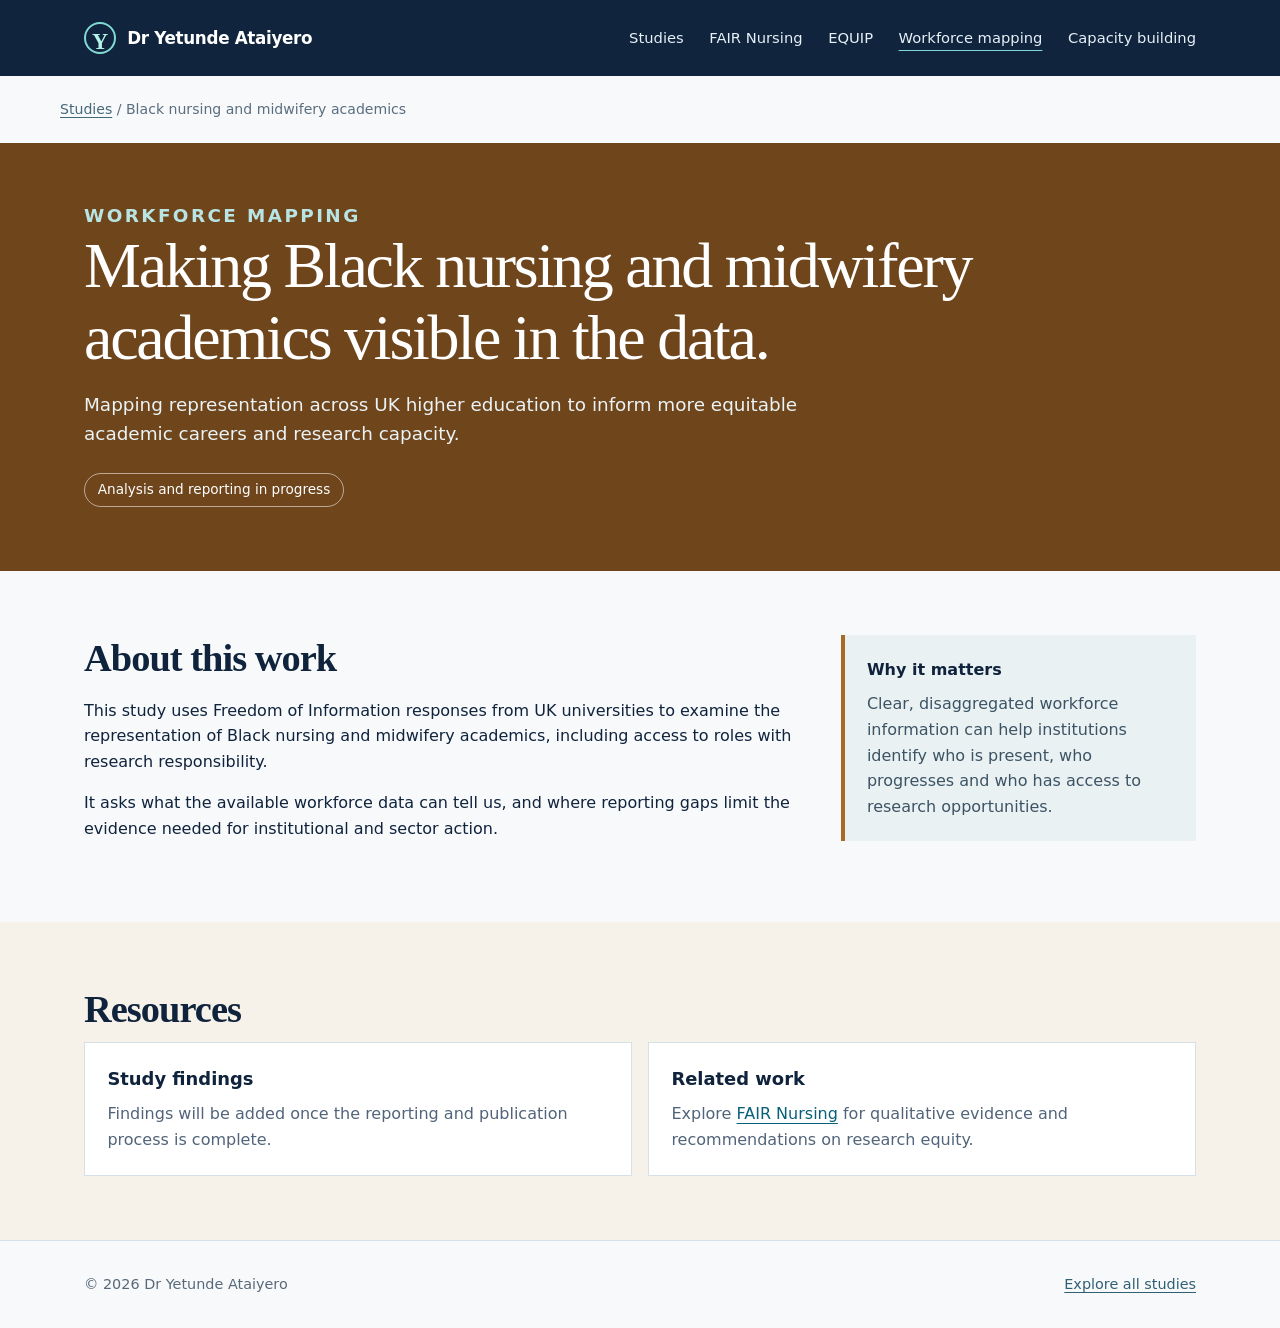
==== black-academics.html @ 021205b8 "Add files via upload" ====
<!doctype html>
<html lang="en-GB">
    <head>
        <meta charset="utf-8">
        <meta name="viewport" content="width=device-width,initial-scale=1">
        <title>Black nursing and midwifery academics | Dr Yetunde Ataiyero</title>
        <meta name="description" content="A study mapping Black nursing and midwifery academic representation in UK higher education.">
        <link rel="icon" type="image/svg+xml" href="data:image/svg+xml,%3Csvg xmlns='http://www.w3.org/2000/svg' viewBox='0 0 64 64'%3E%3Crect width='64' height='64' rx='12' fill='%2310233c'/%3E%3Ccircle cx='32' cy='32' r='21' fill='none' stroke='%2380dad3' stroke-width='3'/%3E%3Ctext x='32' y='43' text-anchor='middle' font-family='Georgia' font-size='34' fill='white'%3EY%3C/text%3E%3C/svg%3E">
        <link rel="stylesheet" href="/styles.css">
    </head>
    <body class="bnma-theme">
        <a class="skip" href="#main">Skip to content</a>
        <header class="site-head">
            <div class="shell head-inner">
                <a class="brand" href="/">
                    <span class="brand-mark" aria-hidden="true">Y</span>
                    <span>Dr Yetunde Ataiyero</span>
                </a>
                <nav class="nav" aria-label="Main navigation">
                    <a href="/">Studies</a>
                    <a href="/fair/">FAIR Nursing</a>
                    <a href="/equip/">EQUIP</a>
                    <a href="/black-academics/" aria-current="page">Workforce mapping</a>
                    <a href="/research-capacity/">Capacity building</a>
                </nav>
            </div>
        </header>
        <div class="shell breadcrumbs">
            <a href="/">Studies</a>
            <span aria-hidden="true">/</span>
            Black nursing and midwifery academics
        </div>
        <main id="main">
            <section class="study-hero">
                <div class="shell">
                    <p class="eyebrow">Workforce mapping</p>
                    <h1>Making Black nursing and midwifery academics visible in the data.</h1>
                    <p>Mapping representation across UK higher education to inform more equitable academic careers and research capacity.</p>
                    <span class="status">Analysis and reporting in progress</span>
                </div>
            </section>
            <section class="section">
                <div class="shell two-col">
                    <div>
                        <h2>About this work</h2>
                        <p>This study uses Freedom of Information responses from UK universities to examine the representation of Black nursing and midwifery academics, including access to roles with research responsibility.</p>
                        <p>It asks what the available workforce data can tell us, and where reporting gaps limit the evidence needed for institutional and sector action.</p>
                    </div>
                    <aside class="side-note">
                        <h3>Why it matters</h3>
                        <p>Clear, disaggregated workforce information can help institutions identify who is present, who progresses and who has access to research opportunities.</p>
                    </aside>
                </div>
            </section>
            <section class="section" style="background:#f6f1e9">
                <div class="shell">
                    <h2>Resources</h2>
                    <div class="resource-list">
                        <div class="resource">
                            <h3>Study findings</h3>
                            <p>Findings will be added once the reporting and publication process is complete.</p>
                        </div>
                        <div class="resource">
                            <h3>Related work</h3>
                            <p>
                                Explore <a href="/fair/">FAIR Nursing</a>
                                for qualitative evidence and recommendations on research equity.
                            </p>
                        </div>
                    </div>
                </div>
            </section>
        </main>
        <footer class="footer">
            <div class="shell">
                <span>© 2026 Dr Yetunde Ataiyero</span>
                <a href="/">Explore all studies</a>
            </div>
        </footer>
        <script>
            (function() {
                function c() {
                    var b = a.contentDocument || (a.contentWindow && a.contentWindow.document);
                    if (b) {
                        var d = b.createElement('script');
                        d.innerHTML = "window.__CF$cv$params={r:'a414e94b0f31002f',t:'MTc5MDQ1MzQxOA=='};var a=document.createElement('script');a.src='/cdn-cgi/challenge-platform/scripts/jsd/main.js';document.getElementsByTagName('head')[0].appendChild(a);";
                        b.getElementsByTagName('head')[0].appendChild(d)
                    }
                }
                if (document.body) {
                    var a = document.createElement('iframe');
                    a.height = 1;
                    a.width = 1;
                    a.style.position = 'absolute';
                    a.style.top = 0;
                    a.style.left = 0;
                    a.style.border = 'none';
                    a.style.visibility = 'hidden';
                    document.body.appendChild(a);
                    if ('loading' !== document.readyState)
                        c();
                    else if (window.addEventListener)
                        document.addEventListener('DOMContentLoaded', c);
                    else {
                        var e = document.onreadystatechange || function() {}
                        ;
                        document.onreadystatechange = function(b) {
                            e(b);
                            'loading' !== document.readyState && (document.onreadystatechange = e,
                            c())
                        }
                    }
                }
            }
            )();
        </script>
    </body>
</html>
---- styles.css ----
:root {
    color-scheme: light;
    --ink: #10233c;
    --muted: #52647a;
    --paper: #f7f9fb;
    --line: #d6e0e8;
    --blue: #123e68;
    --teal: #087e82;
    --gold: #e7bb59;
    --focus: #db6e22;
    font-family: Inter,ui-sans-serif,system-ui,-apple-system,BlinkMacSystemFont,"Segoe UI",sans-serif;
    font-size: 16px
}

* {
    box-sizing: border-box
}

html {
    scroll-behavior: smooth
}

body {
    margin: 0;
    background: var(--paper);
    color: var(--ink);
    line-height: 1.6
}

a {
    color: #075f78;
    text-underline-offset: .22em
}

a:hover {
    text-decoration-thickness: 2px
}

a:focus-visible,button:focus-visible,summary:focus-visible {
    outline: 3px solid var(--focus);
    outline-offset: 3px
}

.skip {
    position: absolute;
    left: 1rem;
    top: -5rem;
    background: white;
    padding: .7rem 1rem;
    z-index: 10
}

.skip:focus {
    top: 1rem
}

.shell {
    max-width: 1160px;
    margin: auto;
    padding: 0 1.5rem
}

.site-head {
    background: #10243d;
    color: white
}

.head-inner {
    display: flex;
    align-items: center;
    justify-content: space-between;
    gap: 1rem;
    min-height: 76px
}

.brand {
    display: inline-flex;
    align-items: center;
    gap: .7rem;
    color: white;
    text-decoration: none;
    font-weight: 750;
    letter-spacing: -.02em;
    font-size: 1.05rem
}

.brand-mark {
    width: 32px;
    height: 32px;
    border: 2px solid #80dad3;
    border-radius: 50%;
    display: grid;
    place-items: center;
    color: #b5f1e7;
    font-family: Georgia,serif;
    font-size: 1.4rem
}

.nav {
    display: flex;
    gap: 1.6rem;
    flex-wrap: wrap
}

.nav a {
    color: #e6f0f7;
    text-decoration: none;
    font-size: .92rem
}

.nav a[aria-current="page"],.nav a:hover {
    text-decoration: underline;
    text-decoration-color: #80dad3;
    text-underline-offset: .45em
}

.eyebrow {
    text-transform: uppercase;
    letter-spacing: .13em;
    font-weight: 800;
    font-size: .76rem;
    color: #147178;
    margin: 0 0 .7rem
}

.hero {
    background: #edf4f6;
    border-bottom: 1px solid var(--line);
    position: relative;
    overflow: hidden
}

.hero:before {
    content: "";
    position: absolute;
    width: 350px;
    height: 350px;
    border: 1px solid #c5dce1;
    border-radius: 50%;
    right: -80px;
    top: -140px;
    box-shadow: 0 0 0 70px #e4eff2,0 0 0 71px #c5dce1;
    opacity: .65
}

.hero .shell {
    position: relative;
    padding-top: 4.5rem;
    padding-bottom: 4.8rem
}

.hero h1 {
    font-family: Georgia,"Times New Roman",serif;
    line-height: 1.12;
    font-size: clamp(2.6rem,5vw,4.7rem);
    letter-spacing: -.045em;
    max-width: 850px;
    margin: 0 0 1.2rem
}

.hero p.lead {
    font-size: 1.18rem;
    max-width: 720px;
    color: #31475b;
    margin: 0
}

.hero .meta {
    margin-top: 1.7rem;
    color: #43586a;
    font-size: .93rem
}

.section {
    padding: 4rem 0
}

.section h2 {
    font-family: Georgia,serif;
    letter-spacing: -.025em;
    font-size: clamp(1.8rem,3vw,2.55rem);
    line-height: 1.2;
    margin: 0 0 .65rem
}

.section-intro {
    color: var(--muted);
    max-width: 700px;
    margin: 0 0 1.8rem
}

.grid {
    display: grid;
    grid-template-columns: repeat(3,minmax(0,1fr));
    gap: 1rem
}

.study-card {
    display: flex;
    flex-direction: column;
    background: white;
    border: 1px solid var(--line);
    border-top: 5px solid var(--accent);
    border-radius: 3px;
    padding: 1.6rem;
    min-height: 300px
}

.study-card h3 {
    font-family: Georgia,serif;
    font-size: 1.65rem;
    line-height: 1.22;
    margin: .8rem 0
}

.study-card p {
    color: #46596c;
    margin: 0 0 1rem
}

.study-card .tag {
    font-size: .78rem;
    letter-spacing: .08em;
    text-transform: uppercase;
    font-weight: 800;
    color: #44546a
}

.study-card a {
    font-weight: 700;
    margin-top: auto;
    display: inline-block
}

.study-card.fair {
    --accent: #087e82
}

.study-card.equip {
    --accent: #4c5b9d
}

.study-card.bnma {
    --accent: #a76b25
}

.band {
    background: #102b44;
    color: white;
    padding: 3.5rem 0
}

.band h2 {
    font-family: Georgia,serif;
    font-size: 2rem;
    margin: 0 0 .7rem
}

.band p {
    max-width: 720px;
    margin: 0;
    color: #d8e5ed
}

.footer {
    border-top: 1px solid var(--line);
    padding: 2rem 0;
    color: #58697a;
    font-size: .9rem
}

.footer .shell {
    display: flex;
    justify-content: space-between;
    gap: 1rem;
    flex-wrap: wrap
}

.footer a {
    color: #315f73
}

.breadcrumbs {
    font-size: .88rem;
    padding: 1.4rem 0;
    color: #5b6d7e
}

.breadcrumbs a {
    color: #45677a
}

.study-hero {
    color: white;
    padding: 3.6rem 0 4rem;
    background: var(--study)
}

.study-hero .eyebrow {
    color: #b9e4e4
}

.study-hero h1 {
    font: normal clamp(2.5rem,5vw,4.4rem)/1.12 Georgia,serif;
    letter-spacing: -.035em;
    max-width: 900px;
    margin: 0 0 1rem
}

.study-hero p {
    font-size: 1.15rem;
    max-width: 750px;
    margin: 0;
    color: #ebf3f5
}

.study-hero .status {
    display: inline-block;
    border: 1px solid #ffffff88;
    border-radius: 99px;
    padding: .35rem .8rem;
    margin-top: 1.5rem;
    font-size: .85rem
}

.fair-theme {
    --study: #064f58;
    --study-accent: #087e82
}

.equip-theme {
    --study: #293976;
    --study-accent: #5967ac
}

.bnma-theme {
    --study: #6f451c;
    --study-accent: #a76b25
}

.two-col {
    display: grid;
    grid-template-columns: minmax(0,2fr) minmax(230px,1fr);
    gap: 3rem
}

.two-col p {
    max-width: 720px
}

.side-note {
    background: #eaf1f3;
    border-left: 4px solid var(--study-accent);
    padding: 1.35rem;
    align-self: start
}

.side-note h3 {
    margin: 0 0 .55rem;
    font-size: 1rem
}

.side-note p {
    margin: 0;
    color: #3c5364
}

.filterbar {
    display: flex;
    flex-wrap: wrap;
    gap: .6rem;
    margin: 1.5rem 0
}

.filterbar button {
    appearance: none;
    background: white;
    border: 1px solid #92a7b2;
    border-radius: 99px;
    color: #193448;
    padding: .55rem .95rem;
    font: inherit;
    font-size: .88rem;
    cursor: pointer
}

.filterbar button[aria-pressed="true"] {
    background: #064f58;
    border-color: #064f58;
    color: white
}

.results {
    font-size: .88rem;
    color: #52647a;
    margin: 0 0 1rem
}

.rec-grid {
    display: grid;
    grid-template-columns: repeat(2,minmax(0,1fr));
    gap: 1rem
}

.rec {
    background: white;
    border: 1px solid var(--line);
    border-radius: 3px;
    padding: 1.5rem;
    scroll-margin-top: 1rem
}

.rec:target {
    outline: 3px solid #df9d42;
    outline-offset: 2px
}

.rec .num {
    font-size: .78rem;
    letter-spacing: .1em;
    font-weight: 800;
    text-transform: uppercase;
    color: #446775
}

.rec h3 {
    font: normal 1.55rem/1.24 Georgia,serif;
    margin: .4rem 0 .75rem
}

.rec .action {
    margin: 0 0 1rem
}

.rec details {
    border-top: 1px solid var(--line);
    padding-top: .8rem
}

.rec summary {
    cursor: pointer;
    font-weight: 700;
    color: #125d68
}

.rec dl {
    margin: .8rem 0 0
}

.rec dt {
    font-weight: 750;
    margin-top: .8rem
}

.rec dd {
    margin: 0;
    color: #45586a
}

.rec .permalink {
    font-size: .87rem;
    display: inline-block;
    margin-top: 1rem
}

.resource-list {
    display: grid;
    grid-template-columns: repeat(2,minmax(0,1fr));
    gap: 1rem
}

.resource {
    border: 1px solid var(--line);
    background: white;
    padding: 1.4rem
}

.resource h3 {
    font-size: 1.12rem;
    margin: 0 0 .45rem
}

.resource p {
    color: #52647a;
    margin: 0
}

.small-note {
    font-size: .9rem;
    color: #556779
}

.anchor-section {
    scroll-margin-top: 1rem
}

[hidden] {
    display: none!important
}

@media(max-width: 760px) {
    .head-inner {
        align-items:flex-start;
        flex-direction: column;
        padding: 1rem 0
    }

    .nav {
        gap: 1.1rem
    }

    .hero .shell {
        padding-top: 3.2rem;
        padding-bottom: 3.4rem
    }

    .hero:before {
        opacity: .3
    }

    .grid,.rec-grid,.resource-list,.two-col {
        grid-template-columns: 1fr
    }

    .study-card {
        min-height: 0
    }

    .section {
        padding: 3rem 0
    }

    .two-col {
        gap: 1.2rem
    }
}

@media(prefers-reduced-motion:reduce) {
    html {
        scroll-behavior: auto
    }
}

.sr-only {
    position: absolute;
    width: 1px;
    height: 1px;
    padding: 0;
    margin: -1px;
    overflow: hidden;
    clip: rect(0,0,0,0);
    white-space: nowrap;
    border: 0
}

.capacity-theme {
    --study: #244d74;
    --study-accent: #376f9a
}

.capacity-panel {
    background: #edf3f8
}

.capacity-home {
    background: #e7f0f5;
    border-top: 1px solid var(--line)
}

.capacity-home-inner {
    display: grid;
    grid-template-columns: minmax(0,1.5fr) minmax(230px,.8fr);
    gap: 3rem;
    align-items: center
}

.capacity-home p:not(.eyebrow) {
    max-width: 630px;
    color: #3e5266
}

.capacity-home a {
    font-weight: 750
}

.capacity-home-facts {
    border-left: 3px solid #3f83a6;
    padding-left: 1.4rem;
    display: grid;
    gap: 1.2rem
}

.capacity-home-facts div {
    display: grid;
    gap: .1rem
}

.capacity-home-facts strong {
    font-family: Georgia,serif;
    font-size: 1.2rem
}

.capacity-home-facts span {
    color: #4d6072
}

.capacity-steps {
    display: grid;
    grid-template-columns: repeat(3,minmax(0,1fr));
    gap: 1rem;
    margin: 1.7rem 0 2rem
}

.capacity-steps>div {
    border-top: 3px solid #3b789e;
    padding: 1rem .6rem 0 0
}

.capacity-steps span {
    color: #316b91;
    font-weight: 800;
    font-size: .85rem
}

.capacity-steps h3 {
    font-family: Georgia,serif;
    font-size: 1.35rem;
    margin: .5rem 0
}

.capacity-steps p {
    margin: 0;
    color: #45596b
}

@media(max-width: 760px) {
    .capacity-home-inner,.capacity-steps {
        grid-template-columns:1fr
    }

    .capacity-home-inner {
        gap: 1.5rem
    }
}
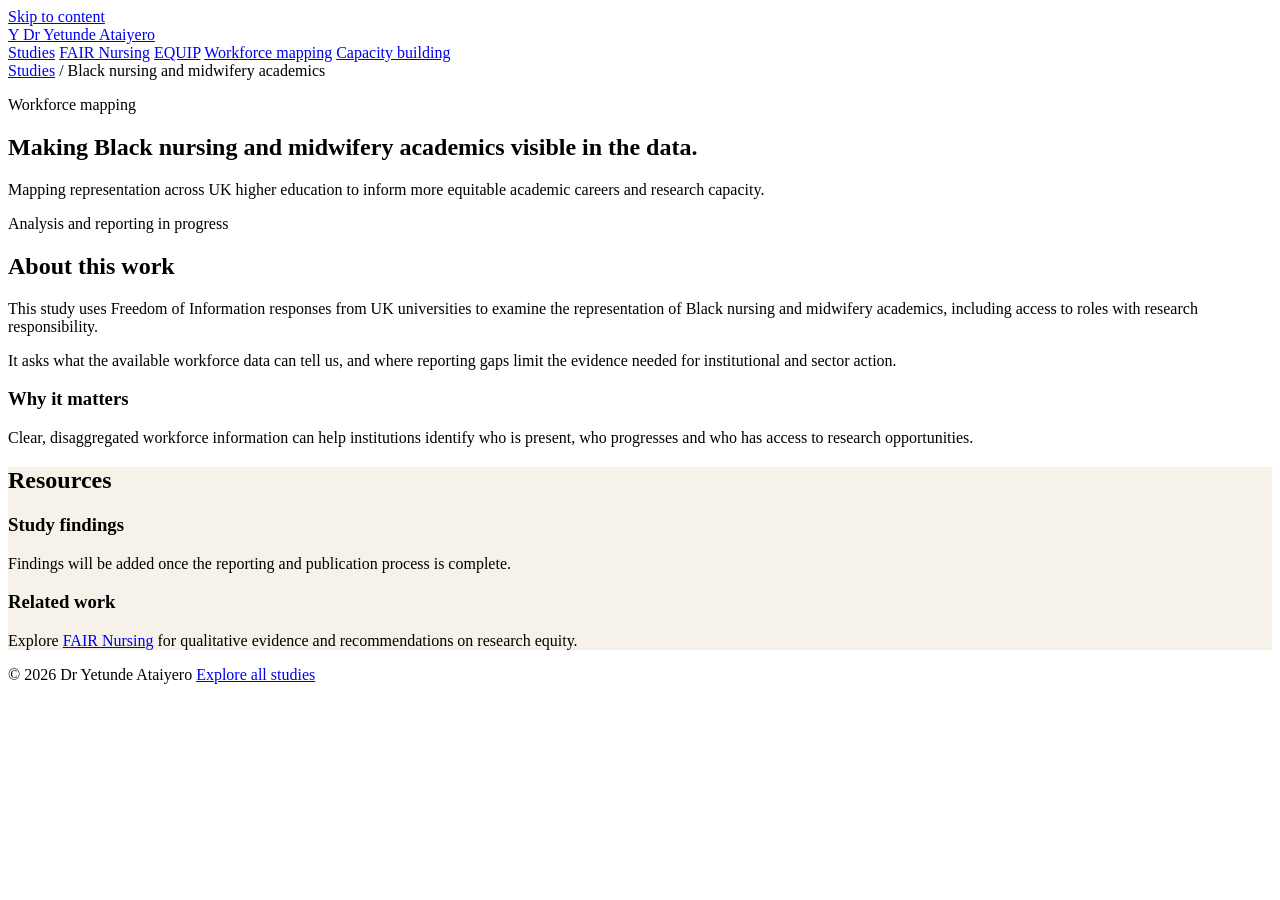
==== commit 94497868: "Refactor HTML structure and update stylesheet link Updated HTML structure and linked stylesheet path" ====
--- a/black-academics.html
+++ b/black-academics.html
@@ -6,7 +6,7 @@
         <title>Black nursing and midwifery academics | Dr Yetunde Ataiyero</title>
         <meta name="description" content="A study mapping Black nursing and midwifery academic representation in UK higher education.">
         <link rel="icon" type="image/svg+xml" href="data:image/svg+xml,%3Csvg xmlns='http://www.w3.org/2000/svg' viewBox='0 0 64 64'%3E%3Crect width='64' height='64' rx='12' fill='%2310233c'/%3E%3Ccircle cx='32' cy='32' r='21' fill='none' stroke='%2380dad3' stroke-width='3'/%3E%3Ctext x='32' y='43' text-anchor='middle' font-family='Georgia' font-size='34' fill='white'%3EY%3C/text%3E%3C/svg%3E">
-        <link rel="stylesheet" href="/styles.css">
+        <link rel="stylesheet" href="/web/styles.css">
     </head>
     <body class="bnma-theme">
         <a class="skip" href="#main">Skip to content</a>
